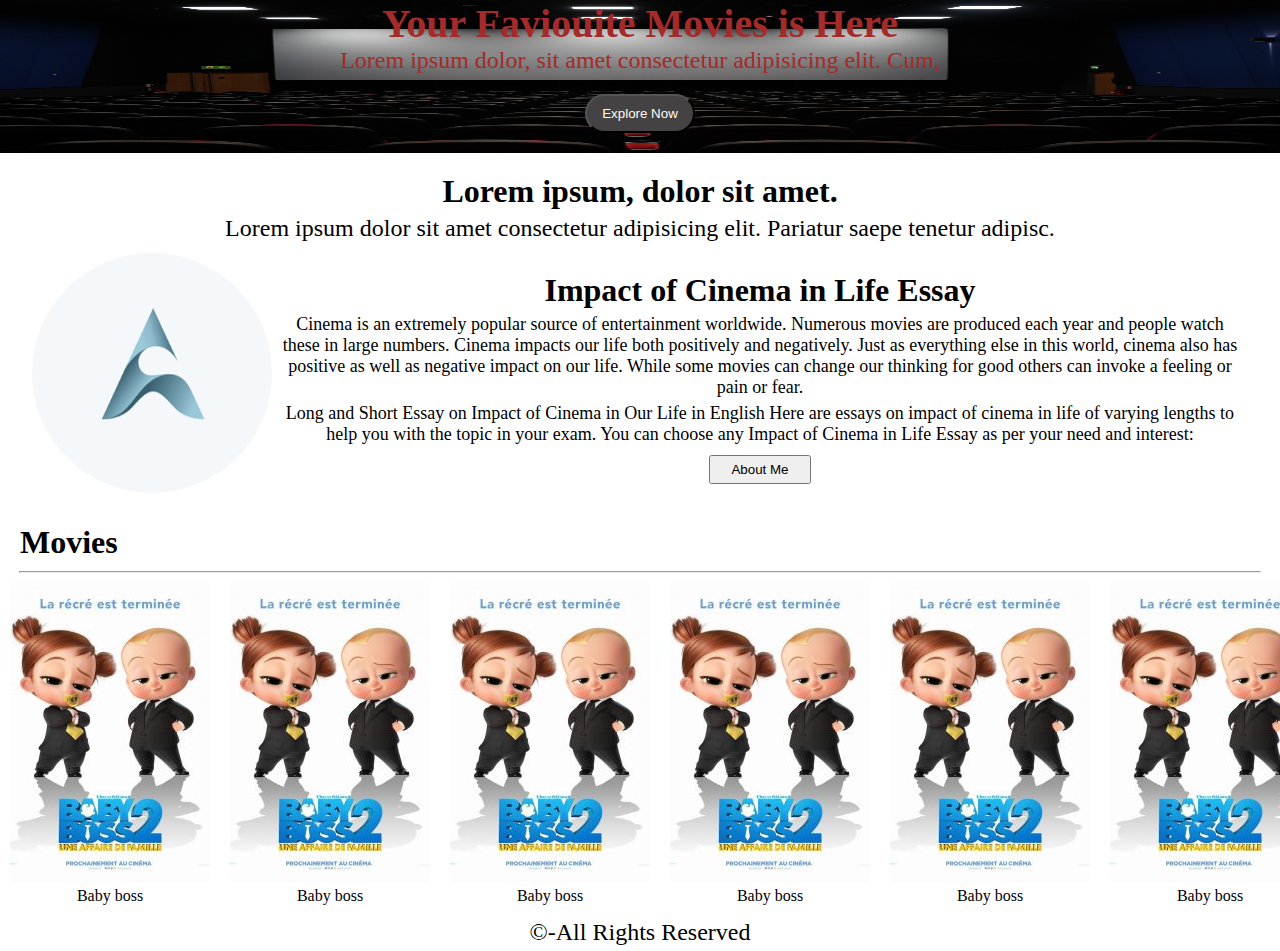
==== index.html @ 40ccde47 "Initial commit" ====
<!DOCTYPE html>
<html lang="en">
  <head>
    <meta charset="UTF-8" />
    <meta http-equiv="X-UA-Compatible" content="IE=edge" />
    <meta name="viewport" content="width=device-width, initial-scale=1.0" />
    <link rel="stylesheet" href="css/style.css" />
    <title>Document</title>
  </head>
  <body>
    <header>
      <h1>Your Faviouite Movies is Here</h1>
      <p>Lorem ipsum dolor, sit amet consectetur adipisicing elit. Cum,</p>
      <button>Explore Now</button>
    </header>
    <main>
      <h2>Lorem ipsum, dolor sit amet.</h2>
      <p>
        Lorem ipsum dolor sit amet consectetur adipisicing elit. Pariatur saepe
        tenetur adipisc.
      </p>
      <section class="about_me">
        <img src="img/logo 1.png" alt="logo" />
        <section class="text">
          <h2>Impact of Cinema in Life Essay</h2>
          <p>
            Cinema is an extremely popular source of entertainment worldwide.
            Numerous movies are produced each year and people watch these in
            large numbers. Cinema impacts our life both positively and
            negatively. Just as everything else in this world, cinema also has
            positive as well as negative impact on our life. While some movies
            can change our thinking for good others can invoke a feeling or pain
            or fear.
          </p>
          <p>
            Long and Short Essay on Impact of Cinema in Our Life in English Here
            are essays on impact of cinema in life of varying lengths to help
            you with the topic in your exam. You can choose any Impact of Cinema
            in Life Essay as per your need and interest:
          </p>
          <button>About Me</button>
        </section>
      </section>
      <section class="cards_con">
        <h2>Movies</h2>
        <hr />
        <section class="cards">
          <figure class="card">
            <img src="img/1.jpg" alt="card" />
            <figcaption>Baby boss</figcaption>
          </figure>
          <figure class="card">
            <img src="img/1.jpg" alt="card" />
            <figcaption>Baby boss</figcaption>
          </figure>
          <figure class="card">
            <img src="img/1.jpg" alt="card" />
            <figcaption>Baby boss</figcaption>
          </figure>
          <figure class="card">
            <img src="img/1.jpg" alt="card" />
            <figcaption>Baby boss</figcaption>
          </figure>
          <figure class="card">
            <img src="img/1.jpg" alt="card" />
            <figcaption>Baby boss</figcaption>
          </figure>
          <figure class="card">
            <img src="img/1.jpg" alt="card" />
            <figcaption>Baby boss</figcaption>
          </figure>
          <figure class="card">
            <img src="img/1.jpg" alt="card" />
            <figcaption>Baby boss</figcaption>
          </figure>
          <figure class="card">
            <img src="img/1.jpg" alt="card" />
            <figcaption>Baby boss</figcaption>
          </figure>
          <figure class="card">
            <img src="img/1.jpg" alt="card" />
            <figcaption>Baby boss</figcaption>
          </figure>
          <figure class="card">
            <img src="img/1.jpg" alt="card" />
            <figcaption>Baby boss</figcaption>
          </figure>
        </section>
      </section>
      <footer>
          <p>&copy;-All Rights Reserved</p>
      </footer>
    </main>
  </body>
</html>
---- css/style.css ----
* {
  margin: 0;
  padding: 0;
  box-sizing: border-box;
}
header {
  width: 100vw;
  height: fit-content;
  background: url(/img/banner/1.jpg);
  background-size: 100% 100%;
  display: flex;
  flex-direction: column;
  align-items: center;
  animation: change 10s linear infinite;
  justify-content: center;
  color: brown;
}
@keyframes change {
  0% {
    background-image: url(/img/banner/1.jpg);
  }
  40% {
    background-image: url(/img/banner/2.jpg);
  }
  80% {
    background-image: url(/img/banner/3.jpg);
  }
  100% {
    background-image: url(/img/banner/4.jpg);
  }
}

header h1 {
  text-align: center;
  font-size: 2.5em;
  width: 90%;
}
header p {
  text-align: center;
  font-size: 1.5em;
  width: 90%;
}

header button {
  margin: 20px;
  padding: 10px 15px;
  border-radius: 20px;
  background-color: rgb(68, 66, 66);
  color: snow;
}

main{
    width: 100%;
    height: 100%;
}

main h2 {
  margin-top: 20px;
  font-size: xx-large;
  text-align: center;
}
main p {
  margin: 5px;
  font-size: x-large;
  text-align: center;
}
main .about_me {
  margin: 10px auto;
  width: 95%;
  height: 100%;
  display: flex;
  align-items: center;
  justify-content: space-between;
}
@media (max-width: 800px) {
  main .about_me {
    flex-direction: column;
  }
}
main .about_me .text h2 {
  text-align: center;
  font-size: xx-large;
}
main .about_me .text p {
  text-align: center;
  font-size: large;
}

main .about_me img {
  width: 15em;
  height: 15em;
  border-radius: 50%;
}

main .about_me button {
  display: block;
  margin: 10px auto;
  padding: 5px 20px;
}

main .cards_con {
  width: 100%;
  height: 400px;
  /* background: darkcyan; */
}
main .cards_con h2 {
  padding: 10px 20px;
  font-size: xx-large;
  text-align: left;
}
main .cards_con hr {
  width: 97%;
  margin: auto;
}

main .cards_con .cards {
  margin: auto;
  width: 100%;
  height: fit-content;
  display: flex;
  overflow-x: scroll;

  /* background-color: aqua; */
}

main .cards_con .cards::-webkit-scrollbar {
    display: none;
  }

main .cards_con .cards .card {
  width: fit-content;
  /* background-color: bisque; */
  margin: 10px;
}

main .cards_con .cards .card figcaption {
  text-align: center;
}
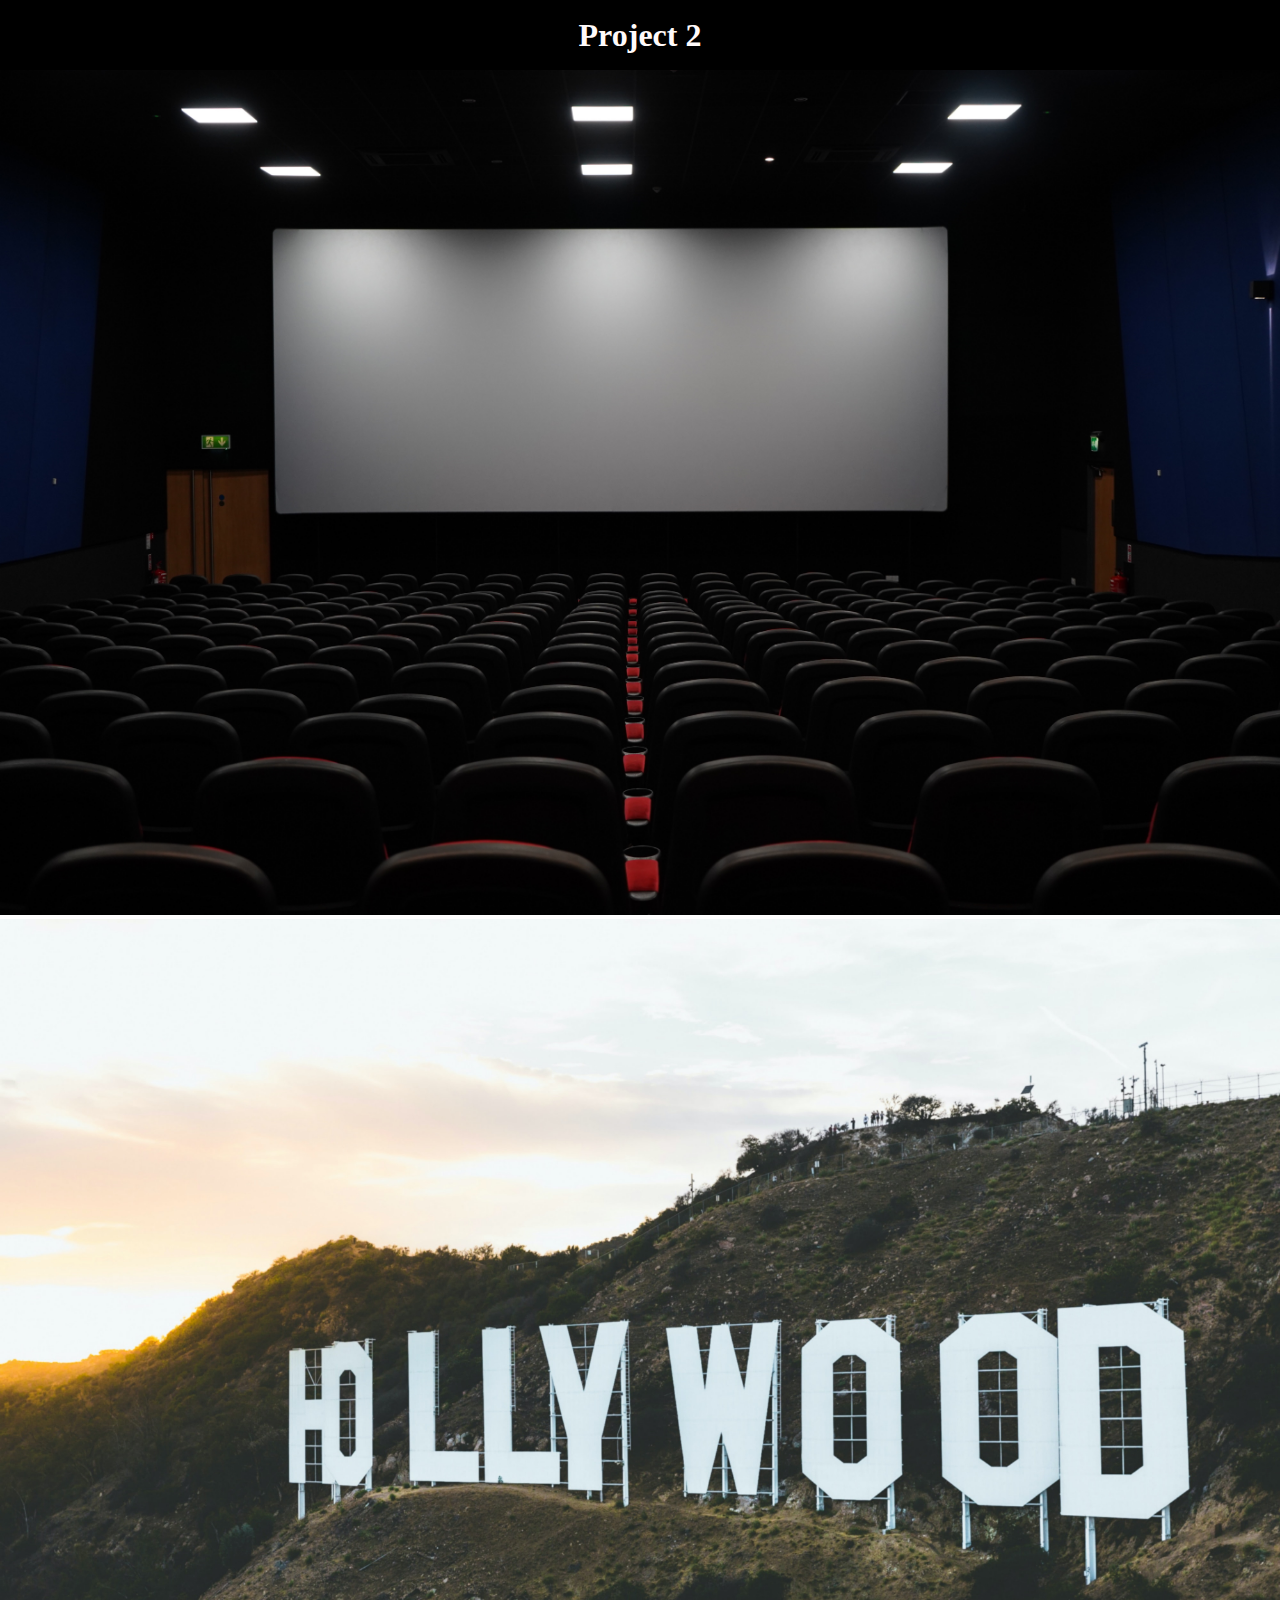
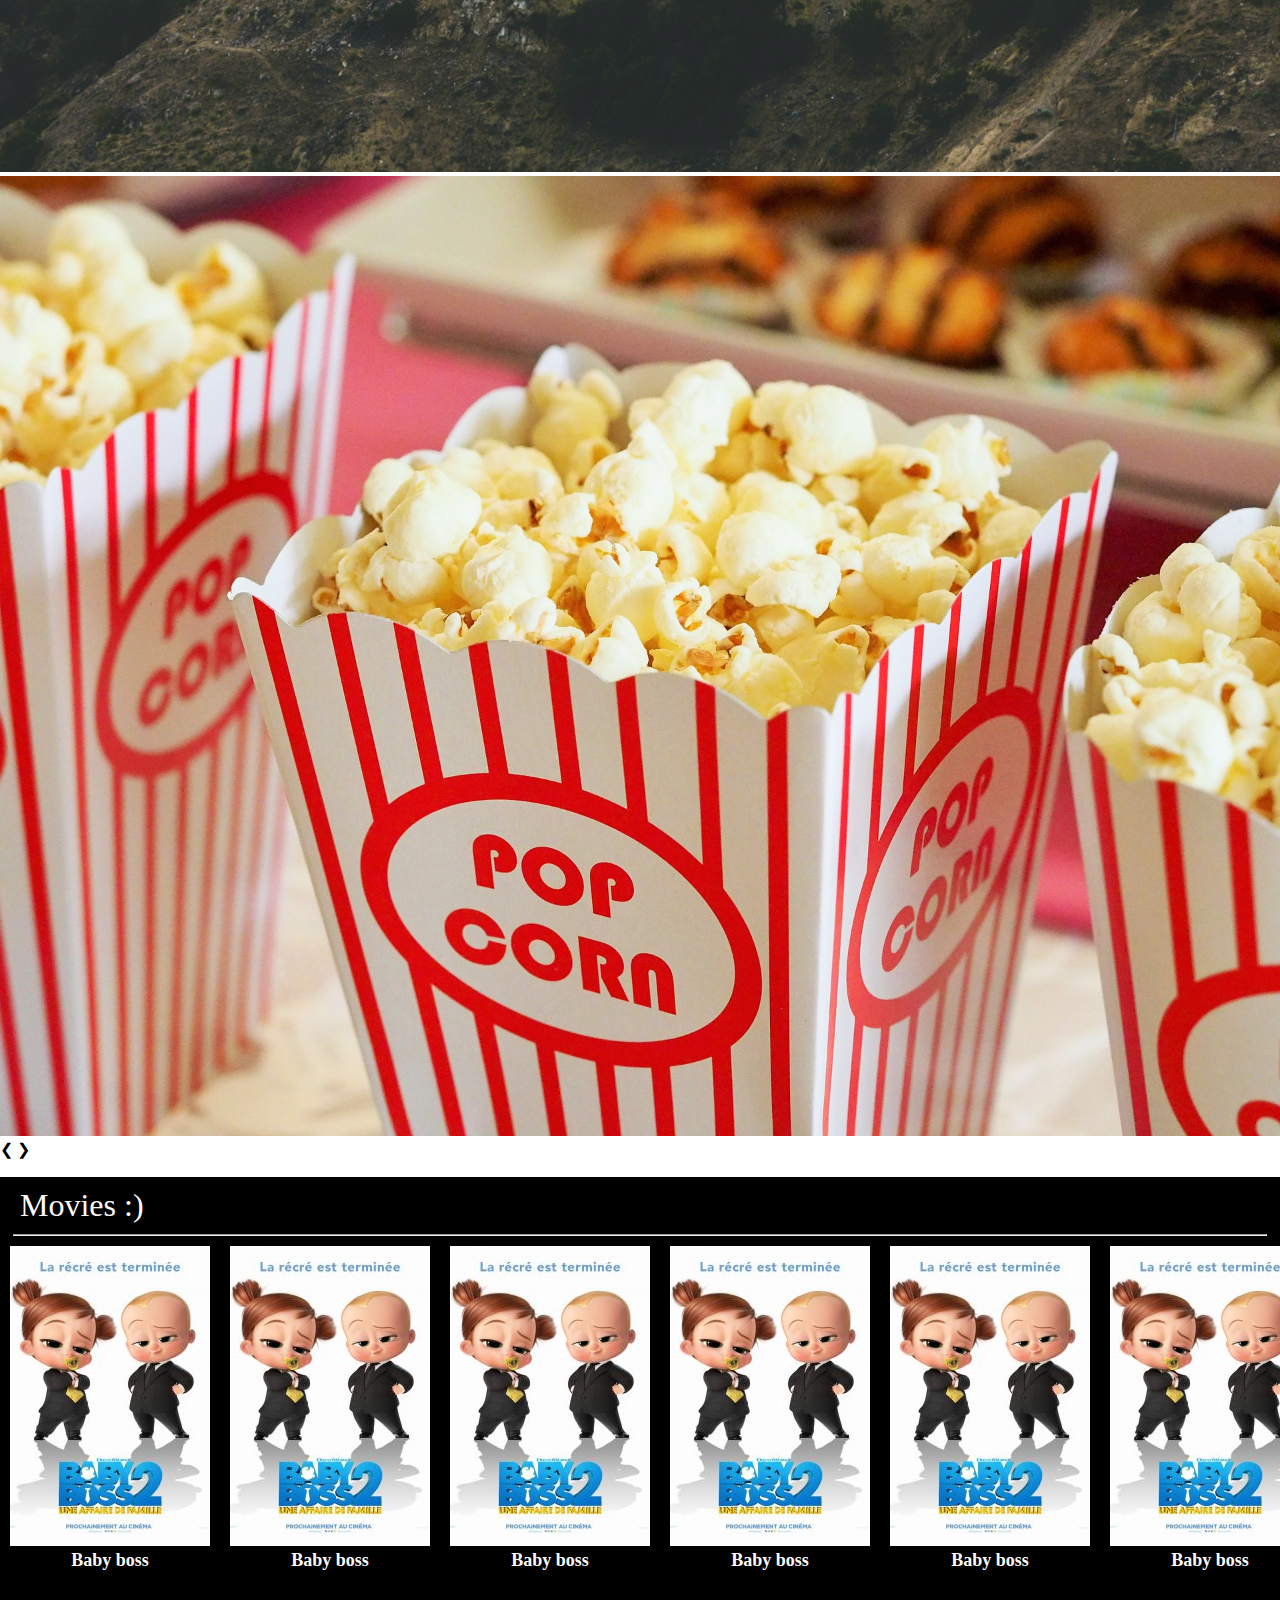
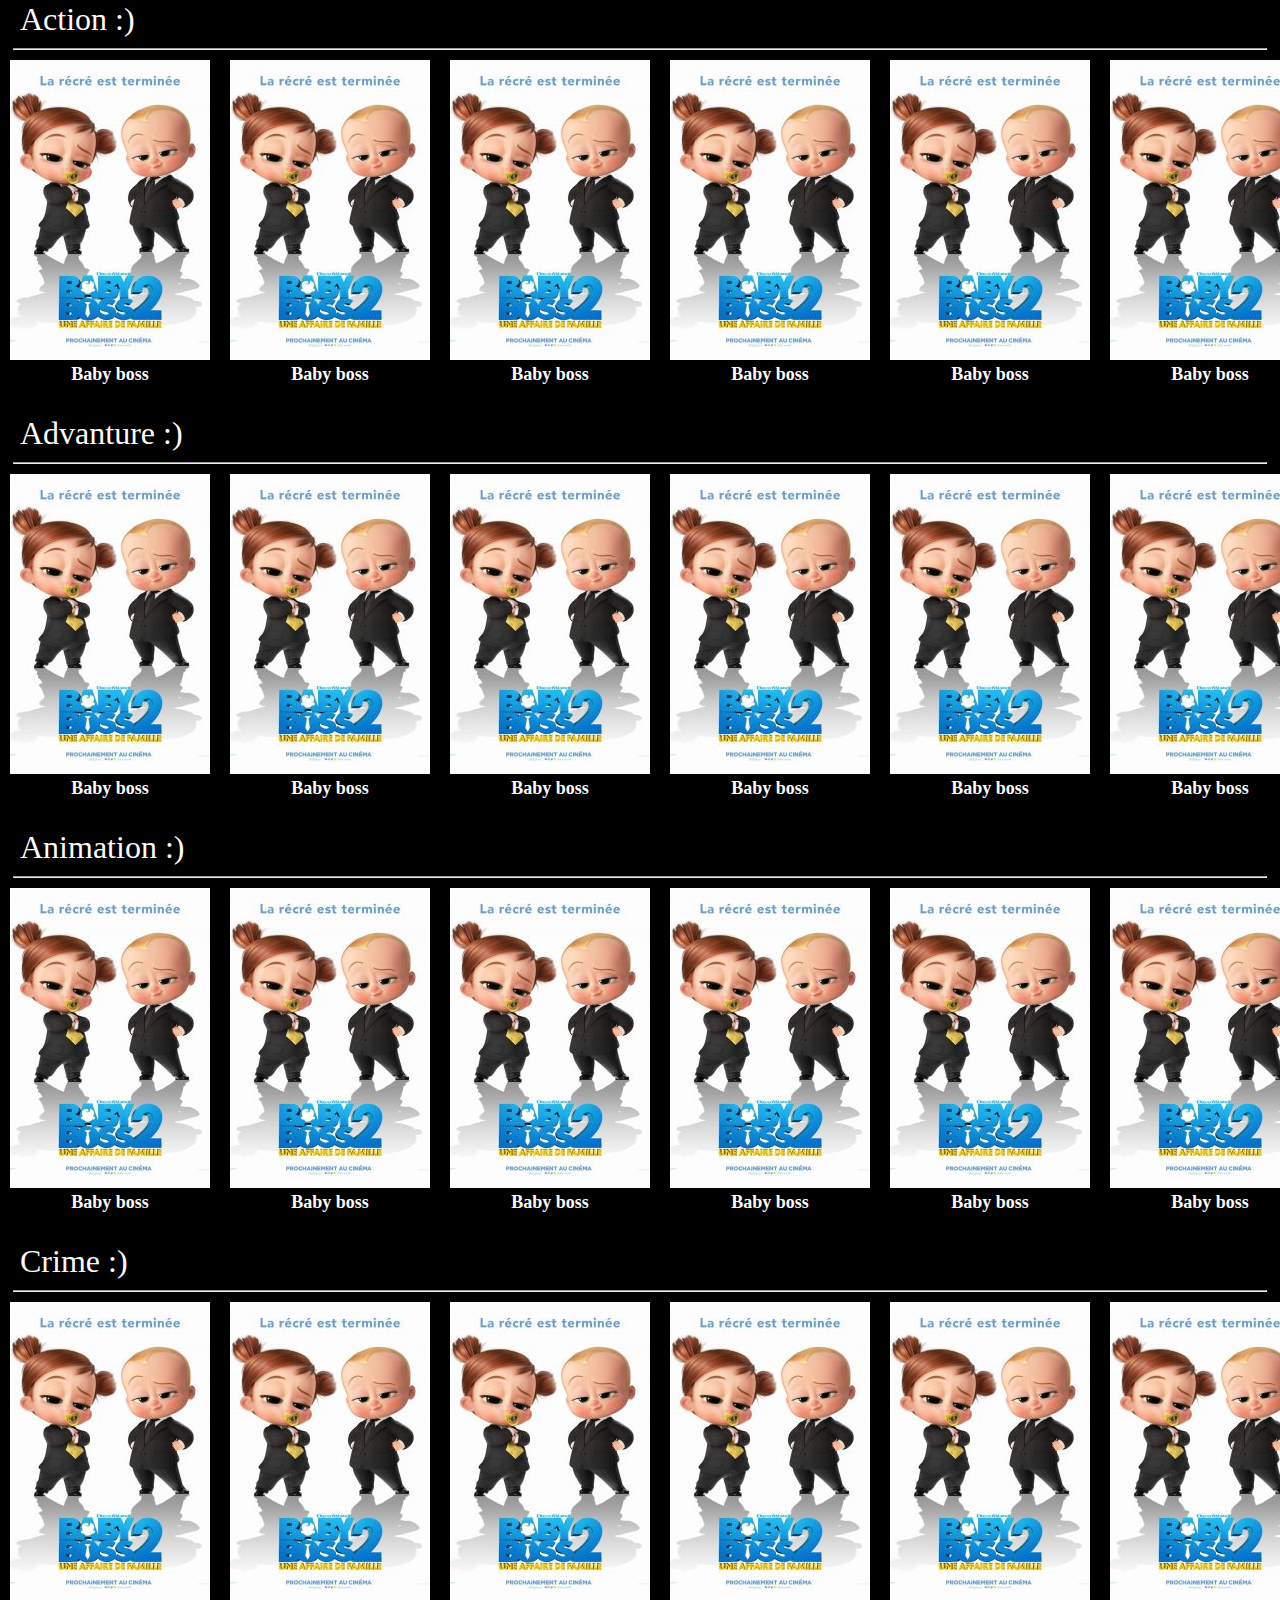
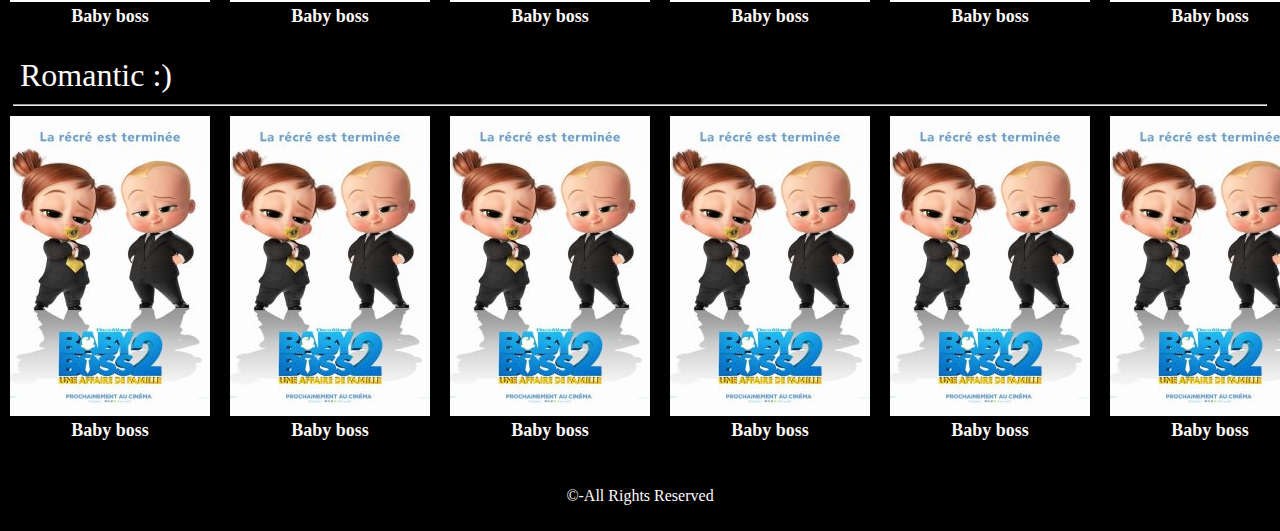
==== commit ceed2cf8: "Emprove in slidebar" ====
--- a/index.html
+++ b/index.html
@@ -5,91 +5,363 @@
     <meta http-equiv="X-UA-Compatible" content="IE=edge" />
     <meta name="viewport" content="width=device-width, initial-scale=1.0" />
     <link rel="stylesheet" href="css/style.css" />
-    <title>Document</title>
+    <link rel="shortcut icon" href="favicon/favicon.ico" type="image/x-icon" />
+    <link rel="apple-touch-icon" href="favicon/apple-touch-icon.png" />
+    <title>Home</title>
   </head>
   <body>
     <header>
-      <h1>Your Faviouite Movies is Here</h1>
-      <p>Lorem ipsum dolor, sit amet consectetur adipisicing elit. Cum,</p>
-      <button>Explore Now</button>
+      <h1>Project 2</h1>
     </header>
     <main>
-      <h2>Lorem ipsum, dolor sit amet.</h2>
-      <p>
-        Lorem ipsum dolor sit amet consectetur adipisicing elit. Pariatur saepe
-        tenetur adipisc.
-      </p>
-      <section class="about_me">
-        <img src="img/logo 1.png" alt="logo" />
-        <section class="text">
-          <h2>Impact of Cinema in Life Essay</h2>
-          <p>
-            Cinema is an extremely popular source of entertainment worldwide.
-            Numerous movies are produced each year and people watch these in
-            large numbers. Cinema impacts our life both positively and
-            negatively. Just as everything else in this world, cinema also has
-            positive as well as negative impact on our life. While some movies
-            can change our thinking for good others can invoke a feeling or pain
-            or fear.
-          </p>
-          <p>
-            Long and Short Essay on Impact of Cinema in Our Life in English Here
-            are essays on impact of cinema in life of varying lengths to help
-            you with the topic in your exam. You can choose any Impact of Cinema
-            in Life Essay as per your need and interest:
-          </p>
-          <button>About Me</button>
+      <!-- slider -->
+      <div class="slideshow-container">
+        <div class="mySlides fade">
+          <!-- <div class="numbertext">1 / 3</div> -->
+          <img src="img/banner/1.jpg" style="width: 100%" />
+          <!-- <div class="text">Caption One</div> -->
+        </div>
+
+        <div class="mySlides fade">
+          <!-- <div class="numbertext">2 / 3</div> -->
+          <img src="img/banner/2.jpg" style="width: 100%" />
+          <!-- <div class="text">Caption Two</div> -->
+        </div>
+
+        <div class="mySlides fade">
+          <!-- <div class="numbertext">3 / 3</div> -->
+          <img src="img/banner/3.jpg" style="width: 100%" />
+          <!-- <div class="text">Caption Three</div> -->
+        </div>
+
+        <a class="prev" onclick="plusSlides(-1)">&#10094;</a>
+        <a class="next" onclick="plusSlides(1)">&#10095;</a>
+      </div>
+      <br />
+
+      <!-- <div style="text-align:center">
+          <span class="dot" onclick="currentSlide(1)"></span> 
+          <span class="dot" onclick="currentSlide(2)"></span> 
+          <span class="dot" onclick="currentSlide(3)"></span> 
+        </div> -->
+
+      <!-- cards_con -->
+      <section class="cards_con">
+        <h2>Movies :)</h2>
+        <hr />
+        <section class="cards">
+          <figure class="card">
+            <a href="babyboss.html"> <img src="img/1.jpg" alt="card" /></a>
+            <figcaption>Baby boss</figcaption>
+          </figure>
+          <figure class="card">
+            <a href="babyboss.html"> <img src="img/1.jpg" alt="card" /></a>
+            <figcaption>Baby boss</figcaption>
+          </figure>
+          <figure class="card">
+            <a href="babyboss.html">
+              <img src="img/1.jpg" alt="card" />
+              <figcaption>Baby boss</figcaption></a
+            >
+          </figure>
+          <figure class="card">
+            <a href="babyboss.html"> <img src="img/1.jpg" alt="card" /></a>
+            <figcaption>Baby boss</figcaption>
+          </figure>
+          <figure class="card">
+            <a href="babyboss.html"> <img src="img/1.jpg" alt="card" /></a>
+            <figcaption>Baby boss</figcaption>
+          </figure>
+          <figure class="card">
+            <a href="babyboss.html"> <img src="img/1.jpg" alt="card" /></a>
+            <figcaption>Baby boss</figcaption>
+          </figure>
+          <figure class="card">
+            <a href="babyboss.html"> <img src="img/1.jpg" alt="card" /></a>
+            <figcaption>Baby boss</figcaption>
+          </figure>
+          <figure class="card">
+            <a href="babyboss.html"> <img src="img/1.jpg" alt="card" /></a>
+            <figcaption>Baby boss</figcaption>
+          </figure>
+          <figure class="card">
+            <a href="babyboss.html"> <img src="img/1.jpg" alt="card" /></a>
+            <figcaption>Baby boss</figcaption>
+          </figure>
+          <figure class="card">
+            <a href="babyboss.html"> <img src="img/1.jpg" alt="card" /></a>
+            <figcaption>Baby boss</figcaption>
+          </figure>
+          <figure class="card">
+            <a href="babyboss.html"> <img src="img/1.jpg" alt="card" /></a>
+            <figcaption>Baby boss</figcaption>
+          </figure>
+        </section>
+        <section class="cards_con">
+          <h2>Action :)</h2>
+          <hr />
+          <section class="cards">
+            <figure class="card">
+              <a href="babyboss.html"> <img src="img/1.jpg" alt="card" /></a>
+              <figcaption>Baby boss</figcaption>
+            </figure>
+            <figure class="card">
+              <a href="babyboss.html"> <img src="img/1.jpg" alt="card" /></a>
+              <figcaption>Baby boss</figcaption>
+            </figure>
+            <figure class="card">
+              <a href="babyboss.html">
+                <img src="img/1.jpg" alt="card" />
+                <figcaption>Baby boss</figcaption></a
+              >
+            </figure>
+            <figure class="card">
+              <a href="babyboss.html"> <img src="img/1.jpg" alt="card" /></a>
+              <figcaption>Baby boss</figcaption>
+            </figure>
+            <figure class="card">
+              <a href="babyboss.html"> <img src="img/1.jpg" alt="card" /></a>
+              <figcaption>Baby boss</figcaption>
+            </figure>
+            <figure class="card">
+              <a href="babyboss.html"> <img src="img/1.jpg" alt="card" /></a>
+              <figcaption>Baby boss</figcaption>
+            </figure>
+            <figure class="card">
+              <a href="babyboss.html"> <img src="img/1.jpg" alt="card" /></a>
+              <figcaption>Baby boss</figcaption>
+            </figure>
+            <figure class="card">
+              <a href="babyboss.html"> <img src="img/1.jpg" alt="card" /></a>
+              <figcaption>Baby boss</figcaption>
+            </figure>
+            <figure class="card">
+              <a href="babyboss.html"> <img src="img/1.jpg" alt="card" /></a>
+              <figcaption>Baby boss</figcaption>
+            </figure>
+            <figure class="card">
+              <a href="babyboss.html"> <img src="img/1.jpg" alt="card" /></a>
+              <figcaption>Baby boss</figcaption>
+            </figure>
+            <figure class="card">
+              <a href="babyboss.html"> <img src="img/1.jpg" alt="card" /></a>
+              <figcaption>Baby boss</figcaption>
+            </figure>
+          </section>
+          <section class="cards_con">
+            <h2>Advanture :)</h2>
+            <hr />
+            <section class="cards">
+              <figure class="card">
+                <a href="babyboss.html"> <img src="img/1.jpg" alt="card" /></a>
+                <figcaption>Baby boss</figcaption>
+              </figure>
+              <figure class="card">
+                <a href="babyboss.html"> <img src="img/1.jpg" alt="card" /></a>
+                <figcaption>Baby boss</figcaption>
+              </figure>
+              <figure class="card">
+                <a href="babyboss.html">
+                  <img src="img/1.jpg" alt="card" />
+                  <figcaption>Baby boss</figcaption></a
+                >
+              </figure>
+              <figure class="card">
+                <a href="babyboss.html"> <img src="img/1.jpg" alt="card" /></a>
+                <figcaption>Baby boss</figcaption>
+              </figure>
+              <figure class="card">
+                <a href="babyboss.html"> <img src="img/1.jpg" alt="card" /></a>
+                <figcaption>Baby boss</figcaption>
+              </figure>
+              <figure class="card">
+                <a href="babyboss.html"> <img src="img/1.jpg" alt="card" /></a>
+                <figcaption>Baby boss</figcaption>
+              </figure>
+              <figure class="card">
+                <a href="babyboss.html"> <img src="img/1.jpg" alt="card" /></a>
+                <figcaption>Baby boss</figcaption>
+              </figure>
+              <figure class="card">
+                <a href="babyboss.html"> <img src="img/1.jpg" alt="card" /></a>
+                <figcaption>Baby boss</figcaption>
+              </figure>
+              <figure class="card">
+                <a href="babyboss.html"> <img src="img/1.jpg" alt="card" /></a>
+                <figcaption>Baby boss</figcaption>
+              </figure>
+              <figure class="card">
+                <a href="babyboss.html"> <img src="img/1.jpg" alt="card" /></a>
+                <figcaption>Baby boss</figcaption>
+              </figure>
+              <figure class="card">
+                <a href="babyboss.html"> <img src="img/1.jpg" alt="card" /></a>
+                <figcaption>Baby boss</figcaption>
+              </figure>
+            </section>
+            <section class="cards_con">
+              <h2>Animation :)</h2>
+              <hr />
+              <section class="cards">
+                <figure class="card">
+                  <a href="babyboss.html"> <img src="img/1.jpg" alt="card" /></a>
+                  <figcaption>Baby boss</figcaption>
+                </figure>
+                <figure class="card">
+                  <a href="babyboss.html"> <img src="img/1.jpg" alt="card" /></a>
+                  <figcaption>Baby boss</figcaption>
+                </figure>
+                <figure class="card">
+                  <a href="babyboss.html">
+                    <img src="img/1.jpg" alt="card" />
+                    <figcaption>Baby boss</figcaption></a
+                  >
+                </figure>
+                <figure class="card">
+                  <a href="babyboss.html"> <img src="img/1.jpg" alt="card" /></a>
+                  <figcaption>Baby boss</figcaption>
+                </figure>
+                <figure class="card">
+                  <a href="babyboss.html"> <img src="img/1.jpg" alt="card" /></a>
+                  <figcaption>Baby boss</figcaption>
+                </figure>
+                <figure class="card">
+                  <a href="babyboss.html"> <img src="img/1.jpg" alt="card" /></a>
+                  <figcaption>Baby boss</figcaption>
+                </figure>
+                <figure class="card">
+                  <a href="babyboss.html"> <img src="img/1.jpg" alt="card" /></a>
+                  <figcaption>Baby boss</figcaption>
+                </figure>
+                <figure class="card">
+                  <a href="babyboss.html"> <img src="img/1.jpg" alt="card" /></a>
+                  <figcaption>Baby boss</figcaption>
+                </figure>
+                <figure class="card">
+                  <a href="babyboss.html"> <img src="img/1.jpg" alt="card" /></a>
+                  <figcaption>Baby boss</figcaption>
+                </figure>
+                <figure class="card">
+                  <a href="babyboss.html"> <img src="img/1.jpg" alt="card" /></a>
+                  <figcaption>Baby boss</figcaption>
+                </figure>
+                <figure class="card">
+                  <a href="babyboss.html"> <img src="img/1.jpg" alt="card" /></a>
+                  <figcaption>Baby boss</figcaption>
+                </figure>
+              </section>
+              <section class="cards_con">
+                <h2>Crime :)</h2>
+                <hr />
+                <section class="cards">
+                  <figure class="card">
+                    <a href="babyboss.html"> <img src="img/1.jpg" alt="card" /></a>
+                    <figcaption>Baby boss</figcaption>
+                  </figure>
+                  <figure class="card">
+                    <a href="babyboss.html"> <img src="img/1.jpg" alt="card" /></a>
+                    <figcaption>Baby boss</figcaption>
+                  </figure>
+                  <figure class="card">
+                    <a href="babyboss.html">
+                      <img src="img/1.jpg" alt="card" />
+                      <figcaption>Baby boss</figcaption></a
+                    >
+                  </figure>
+                  <figure class="card">
+                    <a href="babyboss.html"> <img src="img/1.jpg" alt="card" /></a>
+                    <figcaption>Baby boss</figcaption>
+                  </figure>
+                  <figure class="card">
+                    <a href="babyboss.html"> <img src="img/1.jpg" alt="card" /></a>
+                    <figcaption>Baby boss</figcaption>
+                  </figure>
+                  <figure class="card">
+                    <a href="babyboss.html"> <img src="img/1.jpg" alt="card" /></a>
+                    <figcaption>Baby boss</figcaption>
+                  </figure>
+                  <figure class="card">
+                    <a href="babyboss.html"> <img src="img/1.jpg" alt="card" /></a>
+                    <figcaption>Baby boss</figcaption>
+                  </figure>
+                  <figure class="card">
+                    <a href="babyboss.html"> <img src="img/1.jpg" alt="card" /></a>
+                    <figcaption>Baby boss</figcaption>
+                  </figure>
+                  <figure class="card">
+                    <a href="babyboss.html"> <img src="img/1.jpg" alt="card" /></a>
+                    <figcaption>Baby boss</figcaption>
+                  </figure>
+                  <figure class="card">
+                    <a href="babyboss.html"> <img src="img/1.jpg" alt="card" /></a>
+                    <figcaption>Baby boss</figcaption>
+                  </figure>
+                  <figure class="card">
+                    <a href="babyboss.html"> <img src="img/1.jpg" alt="card" /></a>
+                    <figcaption>Baby boss</figcaption>
+                  </figure>
+                </section>
+                <section class="cards_con">
+                  <h2>Romantic :)</h2>
+                  <hr />
+                  <section class="cards">
+                    <figure class="card">
+                      <a href="babyboss.html"> <img src="img/1.jpg" alt="card" /></a>
+                      <figcaption>Baby boss</figcaption>
+                    </figure>
+                    <figure class="card">
+                      <a href="babyboss.html"> <img src="img/1.jpg" alt="card" /></a>
+                      <figcaption>Baby boss</figcaption>
+                    </figure>
+                    <figure class="card">
+                      <a href="babyboss.html">
+                        <img src="img/1.jpg" alt="card" />
+                        <figcaption>Baby boss</figcaption></a
+                      >
+                    </figure>
+                    <figure class="card">
+                      <a href="babyboss.html"> <img src="img/1.jpg" alt="card" /></a>
+                      <figcaption>Baby boss</figcaption>
+                    </figure>
+                    <figure class="card">
+                      <a href="babyboss.html"> <img src="img/1.jpg" alt="card" /></a>
+                      <figcaption>Baby boss</figcaption>
+                    </figure>
+                    <figure class="card">
+                      <a href="babyboss.html"> <img src="img/1.jpg" alt="card" /></a>
+                      <figcaption>Baby boss</figcaption>
+                    </figure>
+                    <figure class="card">
+                      <a href="babyboss.html"> <img src="img/1.jpg" alt="card" /></a>
+                      <figcaption>Baby boss</figcaption>
+                    </figure>
+                    <figure class="card">
+                      <a href="babyboss.html"> <img src="img/1.jpg" alt="card" /></a>
+                      <figcaption>Baby boss</figcaption>
+                    </figure>
+                    <figure class="card">
+                      <a href="babyboss.html"> <img src="img/1.jpg" alt="card" /></a>
+                      <figcaption>Baby boss</figcaption>
+                    </figure>
+                    <figure class="card">
+                      <a href="babyboss.html"> <img src="img/1.jpg" alt="card" /></a>
+                      <figcaption>Baby boss</figcaption>
+                    </figure>
+                    <figure class="card">
+                      <a href="babyboss.html"> <img src="img/1.jpg" alt="card" /></a>
+                      <figcaption>Baby boss</figcaption>
+                    </figure>
+                  </section>
+                </section>
+              </section>
+            </section>
+          </section>
         </section>
       </section>
-      <section class="cards_con">
-        <h2>Movies</h2>
-        <hr />
-        <section class="cards">
-          <figure class="card">
-            <img src="img/1.jpg" alt="card" />
-            <figcaption>Baby boss</figcaption>
-          </figure>
-          <figure class="card">
-            <img src="img/1.jpg" alt="card" />
-            <figcaption>Baby boss</figcaption>
-          </figure>
-          <figure class="card">
-            <img src="img/1.jpg" alt="card" />
-            <figcaption>Baby boss</figcaption>
-          </figure>
-          <figure class="card">
-            <img src="img/1.jpg" alt="card" />
-            <figcaption>Baby boss</figcaption>
-          </figure>
-          <figure class="card">
-            <img src="img/1.jpg" alt="card" />
-            <figcaption>Baby boss</figcaption>
-          </figure>
-          <figure class="card">
-            <img src="img/1.jpg" alt="card" />
-            <figcaption>Baby boss</figcaption>
-          </figure>
-          <figure class="card">
-            <img src="img/1.jpg" alt="card" />
-            <figcaption>Baby boss</figcaption>
-          </figure>
-          <figure class="card">
-            <img src="img/1.jpg" alt="card" />
-            <figcaption>Baby boss</figcaption>
-          </figure>
-          <figure class="card">
-            <img src="img/1.jpg" alt="card" />
-            <figcaption>Baby boss</figcaption>
-          </figure>
-          <figure class="card">
-            <img src="img/1.jpg" alt="card" />
-            <figcaption>Baby boss</figcaption>
-          </figure>
-        </section>
-      </section>
-      <footer>
-          <p>&copy;-All Rights Reserved</p>
-      </footer>
     </main>
+    <footer>
+      <p>&copy;-All Rights Reserved</p>
+    </footer>
+    <script src="js/script.js"></script>
   </body>
 </html>
--- a/css/style.css
+++ b/css/style.css
@@ -1,138 +1,93 @@
+/* Css reset */
 * {
   margin: 0;
   padding: 0;
   box-sizing: border-box;
 }
-header {
-  width: 100vw;
-  height: fit-content;
-  background: url(/img/banner/1.jpg);
-  background-size: 100% 100%;
-  display: flex;
-  flex-direction: column;
-  align-items: center;
-  animation: change 10s linear infinite;
-  justify-content: center;
-  color: brown;
-}
-@keyframes change {
-  0% {
-    background-image: url(/img/banner/1.jpg);
-  }
-  40% {
-    background-image: url(/img/banner/2.jpg);
-  }
-  80% {
-    background-image: url(/img/banner/3.jpg);
-  }
-  100% {
-    background-image: url(/img/banner/4.jpg);
-  }
+
+body::-webkit-scrollbar,
+main .cards_con .cards::-webkit-scrollbar {
+  display: none;
 }
 
-header h1 {
-  text-align: center;
-  font-size: 2.5em;
-  width: 90%;
+/* header */
+header {
+  width: 100%;
+  height: 70px;
+  display: flex;
+  align-items: center;
+  justify-content: center;
+  background-color: black;
 }
-header p {
-  text-align: center;
-  font-size: 1.5em;
-  width: 90%;
-}
-
-header button {
-  margin: 20px;
-  padding: 10px 15px;
-  border-radius: 20px;
-  background-color: rgb(68, 66, 66);
+header h1{
+  font-size: xx-large;
   color: snow;
 }
 
-main{
-    width: 100%;
-    height: 100%;
-}
-
-main h2 {
-  margin-top: 20px;
-  font-size: xx-large;
-  text-align: center;
-}
-main p {
-  margin: 5px;
-  font-size: x-large;
-  text-align: center;
-}
-main .about_me {
-  margin: 10px auto;
-  width: 95%;
+/* main */
+main {
+  width: 100%;
   height: 100%;
-  display: flex;
-  align-items: center;
-  justify-content: space-between;
-}
-@media (max-width: 800px) {
-  main .about_me {
-    flex-direction: column;
-  }
-}
-main .about_me .text h2 {
-  text-align: center;
-  font-size: xx-large;
-}
-main .about_me .text p {
-  text-align: center;
-  font-size: large;
-}
-
-main .about_me img {
-  width: 15em;
-  height: 15em;
-  border-radius: 50%;
-}
-
-main .about_me button {
-  display: block;
-  margin: 10px auto;
-  padding: 5px 20px;
 }
 
 main .cards_con {
   width: 100%;
-  height: 400px;
-  /* background: darkcyan; */
+  height: fit-content;
+  background-color: black;
+  color: snow;
 }
 main .cards_con h2 {
   padding: 10px 20px;
+  font-weight: lighter;
   font-size: xx-large;
   text-align: left;
 }
 main .cards_con hr {
-  width: 97%;
+  width: 98%;
   margin: auto;
 }
 
 main .cards_con .cards {
-  margin: auto;
   width: 100%;
   height: fit-content;
   display: flex;
-  overflow-x: scroll;
-
-  /* background-color: aqua; */
+  overflow: scroll;
+}
+main .cards_con .cards a {
+  text-decoration: none;
+  color: snow;
 }
 
-main .cards_con .cards::-webkit-scrollbar {
-    display: none;
-  }
-
 main .cards_con .cards .card {
-  width: fit-content;
-  /* background-color: bisque; */
+  height: fit-content;
+  width: 100%;
+  height: fit-content;
   margin: 10px;
 }
 
 main .cards_con .cards .card figcaption {
   text-align: center;
+  font-weight: bolder;
+  font-size: large;
+  padding-bottom: 10px;
+  font-weight: bolder;
 }
+
+/* footer */
+footer {
+  width: 100%;
+  height: 70px;
+  display: flex;
+  align-items: center;
+  justify-content: center;
+  background-color: black;
+  color: snow;
+  font-size: medium;
+}
+
+/* media quaries */
+@media (max-width: 240px) {
+  body{
+    display: none;
+  }
+}